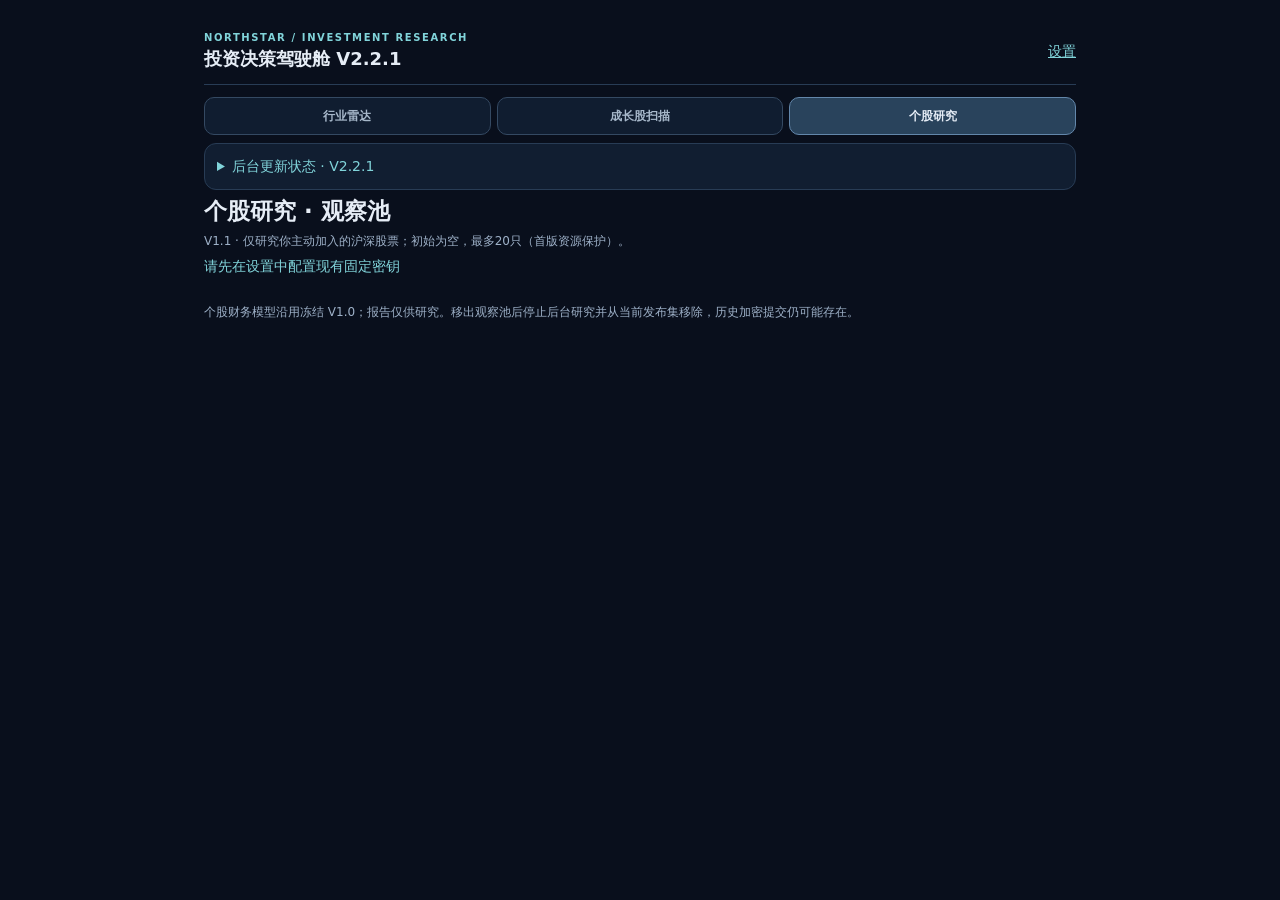
==== company.html @ aee79c3d "feat: V2.2.1 unified research refresh, authenticated freshness and recovery" ====
<!doctype html><html lang="zh-CN"><head><meta charset="utf-8"><meta name="viewport" content="width=device-width,initial-scale=1,viewport-fit=cover"><meta name="theme-color" content="#090f1c"><meta name="apple-mobile-web-app-capable" content="yes"><link rel="manifest" href="./manifest.webmanifest"><link rel="apple-touch-icon" href="./assets/icon-192.png"><link rel="stylesheet" href="./radar-ui.css?v=2.2.1"><link rel="stylesheet" href="./company-ui.css?v=2.2.1"><title>个股研究 · 观察池</title></head><body><header class="radar-header"><div><div class="radar-eyebrow">NORTHSTAR / INVESTMENT RESEARCH</div><strong>投资决策驾驶舱 V2.2.1</strong></div><a href="./index.html?settings=1">设置</a></header><nav class="module-nav" aria-label="研究模块"><a href="./index.html">行业雷达</a><a href="./growth.html">成长股扫描</a><a href="./company.html" aria-current="page">个股研究</a></nav>
<h1>个股研究 · 观察池</h1><p class="muted">V1.1 · 仅研究你主动加入的沪深股票；初始为空，最多20只（首版资源保护）。</p><p id="poolStatus" class="status" role="status">读取本机固定密钥…</p>
<section class="panel" id="poolPanel" hidden><div class="radar-row"><h2 id="poolCount">观察池</h2><button id="poolRefresh">检查后台状态</button></div><p id="poolSyncState" class="muted"></p><div id="poolRows"></div><div class="row-actions"><button id="adopt" hidden>采用后台观察池</button><button id="sync" disabled>生成加密同步请求</button></div><p id="poolHint" class="muted"></p></section>
<section class="panel" id="searchPanel" hidden><h2>添加股票</h2><input type="search" id="stockSearch" placeholder="公司名称或股票代码" autocomplete="off"><button id="loadDirectory">载入股票名录</button><p id="directoryStatus" class="muted"></p><div id="searchRows"></div></section>
<section class="panel" id="keyPanel" hidden><h2>本地编辑授权</h2><p class="muted">当前设备未保存可加密的固定密钥副本。输入原固定密钥，仅本次页面使用，不上传、不另存。</p><input id="editKey" type="password" autocomplete="off" spellcheck="false" placeholder="64位原固定密钥"><button id="unlockEdit">授权本次编辑</button></section>
<section class="panel" id="syncPanel" hidden><h2>同步到后台</h2><p class="muted">复制下面的加密请求，打开 GitHub 已登录的 Run workflow 界面，选择 sync 并粘贴到 encrypted_request。不要输入固定密钥或 Tushare Token。任务完成后返回本页检查后台状态。</p><textarea id="syncRequest" readonly></textarea><div class="row-actions"><button id="copyRequest">复制加密请求</button><a id="actionsLink" href="https://github.com/winterous-bot/investment-cockpit/actions/workflows/company-watchlist.yml" target="_blank" rel="noopener noreferrer">打开后台任务</a></div></section>
<section class="panel" id="initPanel" hidden><h2>尚未初始化后台观察池</h2><p class="muted">确认已部署正式版后，在 GitHub Actions 运行公司研究任务，选择 bootstrap（空观察池），然后返回刷新。</p><a href="https://github.com/winterous-bot/investment-cockpit/actions/workflows/company-watchlist.yml" target="_blank" rel="noopener noreferrer">打开初始化任务</a></section>
<main id="research" hidden><div class="row-actions"><button id="backToPool">返回观察池</button><button id="companyRefresh">检查单股报告</button></div><p id="meta" class="muted"></p><p id="companyStatus" class="status" role="status"></p><div id="content"></div></main>
<footer class="muted">个股财务模型沿用冻结 V1.0；报告仅供研究。移出观察池后停止后台研究并从当前发布集移除，历史加密提交仍可能存在。</footer>
<script src="./snapshot-store.js?v=2.2.1" defer></script><script src="./company-view.js?v=2.2.1" defer></script><script src="./watchlist.js?v=2.2.1" defer></script><script src="./update-status.js?v=2.2.1" defer></script></body></html>
---- radar-ui.css ----
:root{color-scheme:dark;--bg:#090f1c;--panel:#111e31;--line:#283c55;--text:#e6edf6;--muted:#91a6bf;--accent:#81d4da}
*{box-sizing:border-box}body{margin:0;background:var(--bg);color:var(--text);font:15px/1.5 system-ui,-apple-system,sans-serif;max-width:840px;margin-inline:auto;padding:env(safe-area-inset-top) max(14px,env(safe-area-inset-right)) env(safe-area-inset-bottom) max(14px,env(safe-area-inset-left))}
button,input{font:inherit;color:var(--text)}button{cursor:pointer;background:#1c3045;border:1px solid #39536a;border-radius:10px;padding:9px 12px}button:focus-visible,input:focus-visible,a:focus-visible{outline:2px solid var(--accent);outline-offset:2px}input{width:100%;background:#0c1727;border:1px solid var(--line);border-radius:10px;padding:11px;margin:6px 0}a{color:var(--accent)}[hidden]{display:none!important}h1{font-size:25px;line-height:1.2;margin:5px 0}h2{font-size:17px;margin:0}h3{font-size:15px;margin:5px 0 8px}p{margin:6px 0 10px}.radar-header{display:flex;justify-content:space-between;align-items:center;gap:10px;padding:16px 0 12px;border-bottom:1px solid var(--line)}.radar-header strong{font-size:18px}.radar-eyebrow{font-size:10px;font-weight:700;letter-spacing:1.6px;color:var(--accent)}.radar-title{margin:17px 0 7px}.radar-muted{color:var(--muted);font-size:12px}.radar-row{display:flex;align-items:center;justify-content:space-between;gap:8px}.radar-row b{font-size:16px}.radar-row strong{font-size:19px;white-space:nowrap;font-variant-numeric:tabular-nums}.radar-panel{background:var(--panel);border:1px solid var(--line);border-radius:12px;padding:12px;margin:10px 0}.radar-controls{position:sticky;top:0;z-index:2;background:var(--bg);padding:8px 0}.radar-levels,.radar-tabs,.radar-actions{display:flex;gap:6px;flex-wrap:wrap;margin-bottom:8px}.radar-levels .radar-chip{flex:1}.radar-tabs{display:grid;grid-template-columns:repeat(3,minmax(0,1fr))}.radar-chip{font-size:13px;min-height:38px;padding:7px 8px}.radar-chip.selected{background:var(--accent);color:#0b2531;border-color:var(--accent);font-weight:700}.radar-industry{display:block;width:100%;text-align:left;background:#0d1828;border:1px solid var(--line);border-radius:10px;margin:8px 0;padding:11px}.radar-metrics{display:grid;grid-template-columns:repeat(3,minmax(0,1fr));gap:6px;margin-top:8px}.radar-metric{display:flex;flex-direction:column;min-width:0}.radar-metric b{font-size:15px;font-variant-numeric:tabular-nums;white-space:nowrap}.radar-tags{display:flex;gap:4px;flex-wrap:wrap;margin-top:5px}.radar-tag{font-size:11px;color:var(--accent);border:1px solid var(--line);border-radius:5px;padding:1px 5px}.radar-up{color:#f18d89}.radar-down{color:#78c7a8}.radar-empty{border:1px dashed var(--line);padding:12px;border-radius:8px;color:var(--muted);margin:10px 0}.radar-dialog{background:var(--bg);border:1px solid var(--line);border-radius:14px;color:var(--text);width:min(94vw,740px);max-height:88dvh;padding:14px;overflow:auto}.radar-dialog::backdrop{background:#000a}.radar-dialog>button{float:right}.radar-dialog h2{padding-right:65px}.radar-range{display:flex;justify-content:space-between;font-size:11px;color:var(--muted)}.radar-stock,.radar-history{display:flex;flex-direction:column;gap:3px;border-bottom:1px solid var(--line);padding:8px 0}.radar-stock:last-child,.radar-history:last-child{border-bottom:0}footer{padding:20px 0 30px}@media(min-width:600px){.radar-tabs{grid-template-columns:repeat(5,minmax(0,1fr))}}

.module-nav{display:grid;grid-template-columns:repeat(3,minmax(0,1fr));gap:8px;margin:12px 0 4px}.module-nav a{text-align:center;text-decoration:none;color:#a7b8ca;background:#101d30;border:1px solid #344962;padding:10px 3px;border-radius:10px;font-size:12px;font-weight:600}.module-nav a[aria-current=page]{color:#e6edf6;background:#29435c;border-color:#6387ab}.radar-tabs .radar-chip{background:#25263e;border-color:#4b466a;color:#c5bce9}.radar-tabs .radar-chip.selected{background:#b8a4eb;border-color:#b8a4eb;color:#24183d;font-weight:700}.radar-levels{padding-bottom:7px;border-bottom:1px solid var(--line)}
---- company-ui.css ----
:root{color-scheme:dark}*{box-sizing:border-box}body{background:#090f1c;color:#e6edf6;font:14px/1.5 system-ui,sans-serif;max-width:900px;margin:auto;padding:14px}h1{font-size:23px;margin:6px 0}h2{font-size:17px}h3{font-size:15px}p{margin:6px 0}.panel{background:#111e31;border:1px solid #283c55;border-radius:12px;padding:12px;margin:10px 0}.muted{color:#9eb1c8;font-size:12px}button,input,select{font:inherit;color:inherit;background:#1c3045;border:1px solid #39536a;border-radius:8px;padding:9px}button{cursor:pointer}input,select{width:100%}.grid{display:grid;grid-template-columns:repeat(2,minmax(0,1fr));gap:10px}.metric{min-width:0;overflow-wrap:anywhere}.metric span{display:block;font-size:12px;color:#9eb1c8}.metric b{font-size:19px}.section{overflow-x:auto}table{width:100%;border-collapse:collapse;font-size:12px;white-space:nowrap}td,th{border-bottom:1px solid #283c55;padding:7px 6px;text-align:right}td:first-child,th:first-child{text-align:left}details summary{cursor:pointer;color:#81d4da}a{color:#81d4da}[hidden]{display:none!important}.barrow{display:grid;grid-template-columns:60px 1fr 82px;align-items:center;gap:5px;margin:6px 0}.track{height:14px;background:#0b1524;border-radius:3px;overflow:hidden}.bar{height:100%;background:#81d4da}.warn{color:#eabf7a}.tabs{display:grid;grid-template-columns:repeat(3,1fr);gap:5px}.tabs button{font-size:12px;padding:8px 2px}.tabs button.active{background:#b8a4eb;color:#24183d}

.module-nav{display:grid;grid-template-columns:repeat(3,minmax(0,1fr));gap:6px}.module-nav a{text-align:center;font-size:12px;padding:9px 2px}.poolrow{display:flex;align-items:center;gap:8px;padding:10px 0;border-bottom:1px solid #283c55}.poolrow>div{flex:1;min-width:0}.poolrow button{padding:8px 6px;white-space:nowrap}.poolrow b{display:block}.row-actions{display:flex;gap:6px;flex-wrap:wrap;margin-top:8px}textarea{width:100%;min-height:100px;color:inherit;background:#0b1524;border:1px solid #39536a;border-radius:8px;padding:8px;font:12px monospace}.status{color:#81d4da}.poolrow .muted{overflow-wrap:anywhere}.company-link{margin-top:6px}button:disabled{opacity:.5;cursor:default}
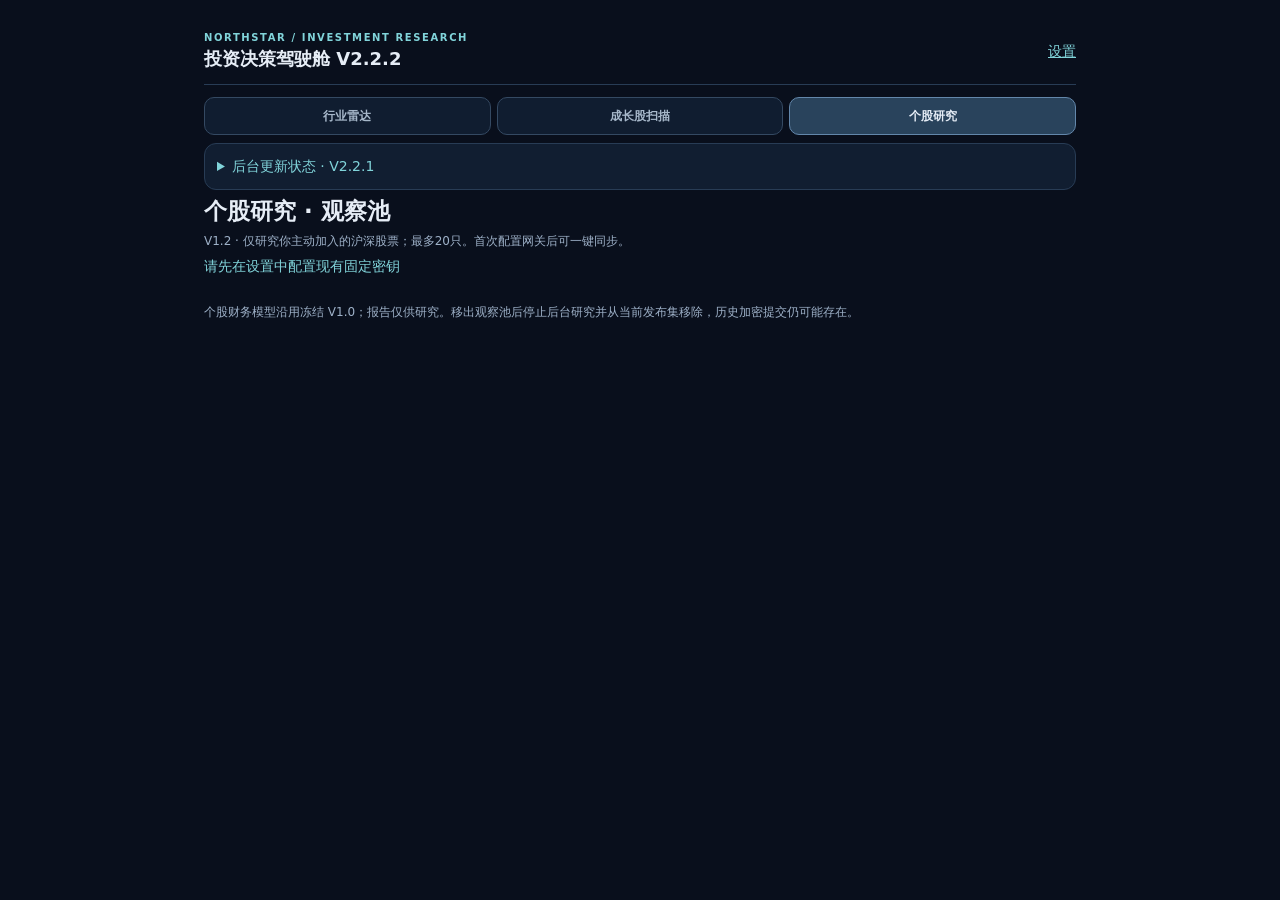
==== commit e10edc9b: "feat: watchlist V1.2 signed one-click sync gateway and mobile pending state" ====
--- a/company.html
+++ b/company.html
@@ -1,10 +1,10 @@
-<!doctype html><html lang="zh-CN"><head><meta charset="utf-8"><meta name="viewport" content="width=device-width,initial-scale=1,viewport-fit=cover"><meta name="theme-color" content="#090f1c"><meta name="apple-mobile-web-app-capable" content="yes"><link rel="manifest" href="./manifest.webmanifest"><link rel="apple-touch-icon" href="./assets/icon-192.png"><link rel="stylesheet" href="./radar-ui.css?v=2.2.1"><link rel="stylesheet" href="./company-ui.css?v=2.2.1"><title>个股研究 · 观察池</title></head><body><header class="radar-header"><div><div class="radar-eyebrow">NORTHSTAR / INVESTMENT RESEARCH</div><strong>投资决策驾驶舱 V2.2.1</strong></div><a href="./index.html?settings=1">设置</a></header><nav class="module-nav" aria-label="研究模块"><a href="./index.html">行业雷达</a><a href="./growth.html">成长股扫描</a><a href="./company.html" aria-current="page">个股研究</a></nav>
-<h1>个股研究 · 观察池</h1><p class="muted">V1.1 · 仅研究你主动加入的沪深股票；初始为空，最多20只（首版资源保护）。</p><p id="poolStatus" class="status" role="status">读取本机固定密钥…</p>
-<section class="panel" id="poolPanel" hidden><div class="radar-row"><h2 id="poolCount">观察池</h2><button id="poolRefresh">检查后台状态</button></div><p id="poolSyncState" class="muted"></p><div id="poolRows"></div><div class="row-actions"><button id="adopt" hidden>采用后台观察池</button><button id="sync" disabled>生成加密同步请求</button></div><p id="poolHint" class="muted"></p></section>
+<!doctype html><html lang="zh-CN"><head><meta charset="utf-8"><meta name="viewport" content="width=device-width,initial-scale=1,viewport-fit=cover"><meta name="theme-color" content="#090f1c"><meta name="apple-mobile-web-app-capable" content="yes"><link rel="manifest" href="./manifest.webmanifest"><link rel="apple-touch-icon" href="./assets/icon-192.png"><link rel="stylesheet" href="./radar-ui.css?v=2.2.2"><link rel="stylesheet" href="./company-ui.css?v=2.2.2"><title>个股研究 · 观察池</title></head><body><header class="radar-header"><div><div class="radar-eyebrow">NORTHSTAR / INVESTMENT RESEARCH</div><strong>投资决策驾驶舱 V2.2.2</strong></div><a href="./index.html?settings=1">设置</a></header><nav class="module-nav" aria-label="研究模块"><a href="./index.html">行业雷达</a><a href="./growth.html">成长股扫描</a><a href="./company.html" aria-current="page">个股研究</a></nav>
+<h1>个股研究 · 观察池</h1><p class="muted">V1.2 · 仅研究你主动加入的沪深股票；最多20只。首次配置网关后可一键同步。</p><p id="poolStatus" class="status" role="status">读取本机固定密钥…</p>
+<section class="panel" id="poolPanel" hidden><div class="radar-row"><h2 id="poolCount">观察池</h2><button id="poolRefresh">检查后台状态</button></div><p id="poolSyncState" class="muted"></p><div id="poolRows"></div><div class="row-actions"><button id="adopt" hidden>采用后台观察池</button><button id="oneSync" disabled>一键同步观察池</button><button id="sync" disabled>手动同步（备用）</button></div><p id="poolHint" class="muted"></p><p id="syncState" class="status" role="status"></p><div class="row-actions"><button id="syncRetry" hidden>重试同一请求</button><button id="syncReset" hidden>解除等待（45分钟后）</button><a id="syncRun" hidden target="_blank" rel="noopener noreferrer">查看后台任务</a></div><details id="syncSettings"><summary>一键同步设置（首次配置）</summary><p class="muted">请输入本人部署的授权网关根网址。固定密钥与 GitHub Token 不在此输入。</p><input id="syncUrl" type="url" placeholder="https://investment-watchlist-sync.…workers.dev" autocomplete="off" spellcheck="false"><div class="row-actions"><button id="syncSave">保存网关</button><button id="syncProbe">测试连接</button></div><a href="https://github.com/winterous-bot/investment-cockpit/blob/main/worker/WATCHLIST-SYNC.md" target="_blank" rel="noopener noreferrer">首次部署说明</a></details></section>
 <section class="panel" id="searchPanel" hidden><h2>添加股票</h2><input type="search" id="stockSearch" placeholder="公司名称或股票代码" autocomplete="off"><button id="loadDirectory">载入股票名录</button><p id="directoryStatus" class="muted"></p><div id="searchRows"></div></section>
 <section class="panel" id="keyPanel" hidden><h2>本地编辑授权</h2><p class="muted">当前设备未保存可加密的固定密钥副本。输入原固定密钥，仅本次页面使用，不上传、不另存。</p><input id="editKey" type="password" autocomplete="off" spellcheck="false" placeholder="64位原固定密钥"><button id="unlockEdit">授权本次编辑</button></section>
 <section class="panel" id="syncPanel" hidden><h2>同步到后台</h2><p class="muted">复制下面的加密请求，打开 GitHub 已登录的 Run workflow 界面，选择 sync 并粘贴到 encrypted_request。不要输入固定密钥或 Tushare Token。任务完成后返回本页检查后台状态。</p><textarea id="syncRequest" readonly></textarea><div class="row-actions"><button id="copyRequest">复制加密请求</button><a id="actionsLink" href="https://github.com/winterous-bot/investment-cockpit/actions/workflows/company-watchlist.yml" target="_blank" rel="noopener noreferrer">打开后台任务</a></div></section>
 <section class="panel" id="initPanel" hidden><h2>尚未初始化后台观察池</h2><p class="muted">确认已部署正式版后，在 GitHub Actions 运行公司研究任务，选择 bootstrap（空观察池），然后返回刷新。</p><a href="https://github.com/winterous-bot/investment-cockpit/actions/workflows/company-watchlist.yml" target="_blank" rel="noopener noreferrer">打开初始化任务</a></section>
 <main id="research" hidden><div class="row-actions"><button id="backToPool">返回观察池</button><button id="companyRefresh">检查单股报告</button></div><p id="meta" class="muted"></p><p id="companyStatus" class="status" role="status"></p><div id="content"></div></main>
 <footer class="muted">个股财务模型沿用冻结 V1.0；报告仅供研究。移出观察池后停止后台研究并从当前发布集移除，历史加密提交仍可能存在。</footer>
-<script src="./snapshot-store.js?v=2.2.1" defer></script><script src="./company-view.js?v=2.2.1" defer></script><script src="./watchlist.js?v=2.2.1" defer></script><script src="./update-status.js?v=2.2.1" defer></script></body></html>+<script src="./snapshot-store.js?v=2.2.2" defer></script><script src="./company-view.js?v=2.2.2" defer></script><script src="./watchlist-sync.js?v=2.2.2" defer></script><script src="./watchlist.js?v=2.2.2" defer></script><script src="./update-status.js?v=2.2.2" defer></script></body></html>
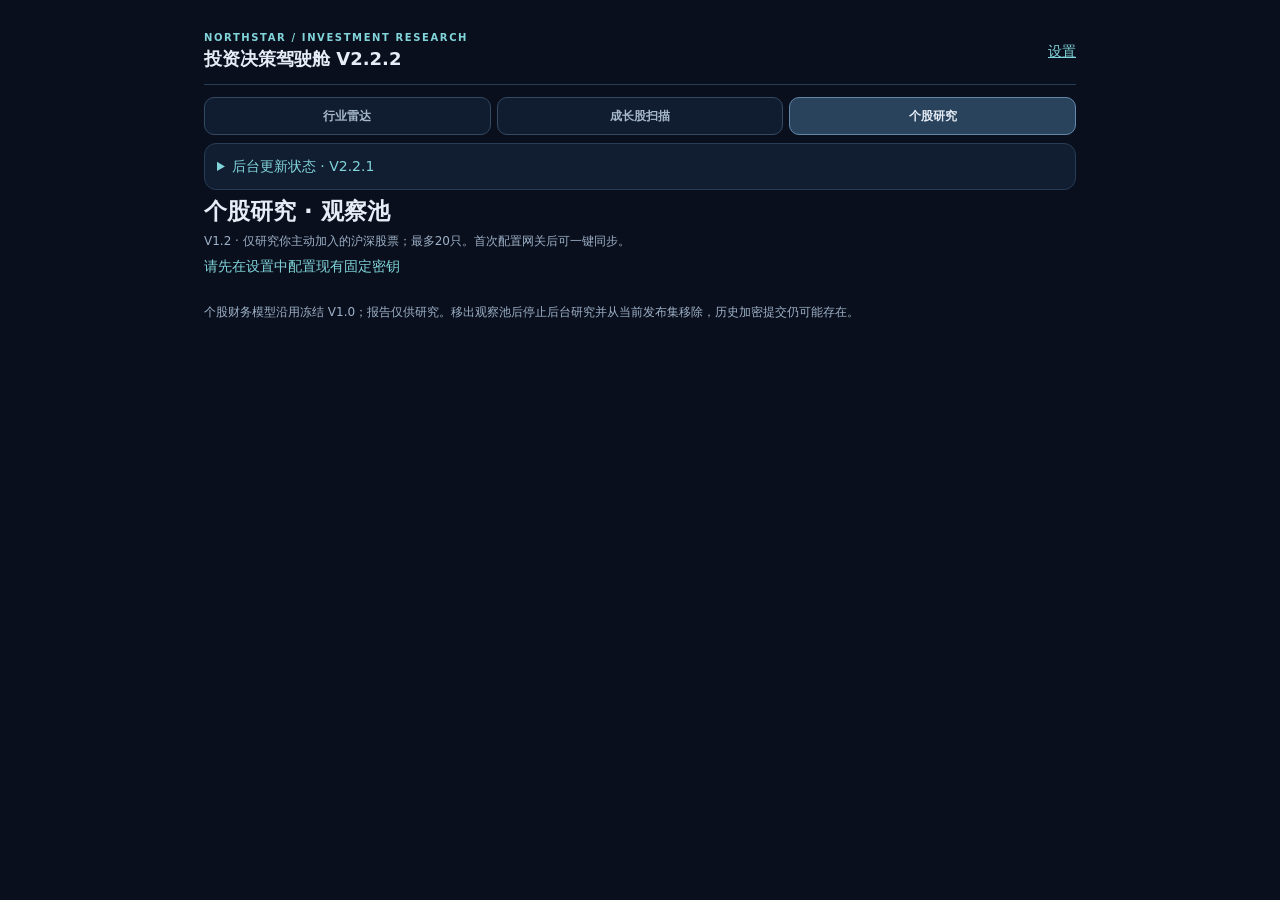
==== commit c4f8581f: "fix: clear stock search after successful watchlist addition" ====
--- a/company.html
+++ b/company.html
@@ -7,4 +7,4 @@
 <section class="panel" id="initPanel" hidden><h2>尚未初始化后台观察池</h2><p class="muted">确认已部署正式版后，在 GitHub Actions 运行公司研究任务，选择 bootstrap（空观察池），然后返回刷新。</p><a href="https://github.com/winterous-bot/investment-cockpit/actions/workflows/company-watchlist.yml" target="_blank" rel="noopener noreferrer">打开初始化任务</a></section>
 <main id="research" hidden><div class="row-actions"><button id="backToPool">返回观察池</button><button id="companyRefresh">检查单股报告</button></div><p id="meta" class="muted"></p><p id="companyStatus" class="status" role="status"></p><div id="content"></div></main>
 <footer class="muted">个股财务模型沿用冻结 V1.0；报告仅供研究。移出观察池后停止后台研究并从当前发布集移除，历史加密提交仍可能存在。</footer>
-<script src="./snapshot-store.js?v=2.2.2" defer></script><script src="./company-view.js?v=2.2.2" defer></script><script src="./watchlist-sync.js?v=2.2.2" defer></script><script src="./watchlist.js?v=2.2.2" defer></script><script src="./update-status.js?v=2.2.2" defer></script></body></html>+<script src="./snapshot-store.js?v=2.2.2" defer></script><script src="./company-view.js?v=2.2.2" defer></script><script src="./watchlist-sync.js?v=2.2.2" defer></script><script src="./watchlist.js?v=2.2.2-r1" defer></script><script src="./update-status.js?v=2.2.2" defer></script></body></html>
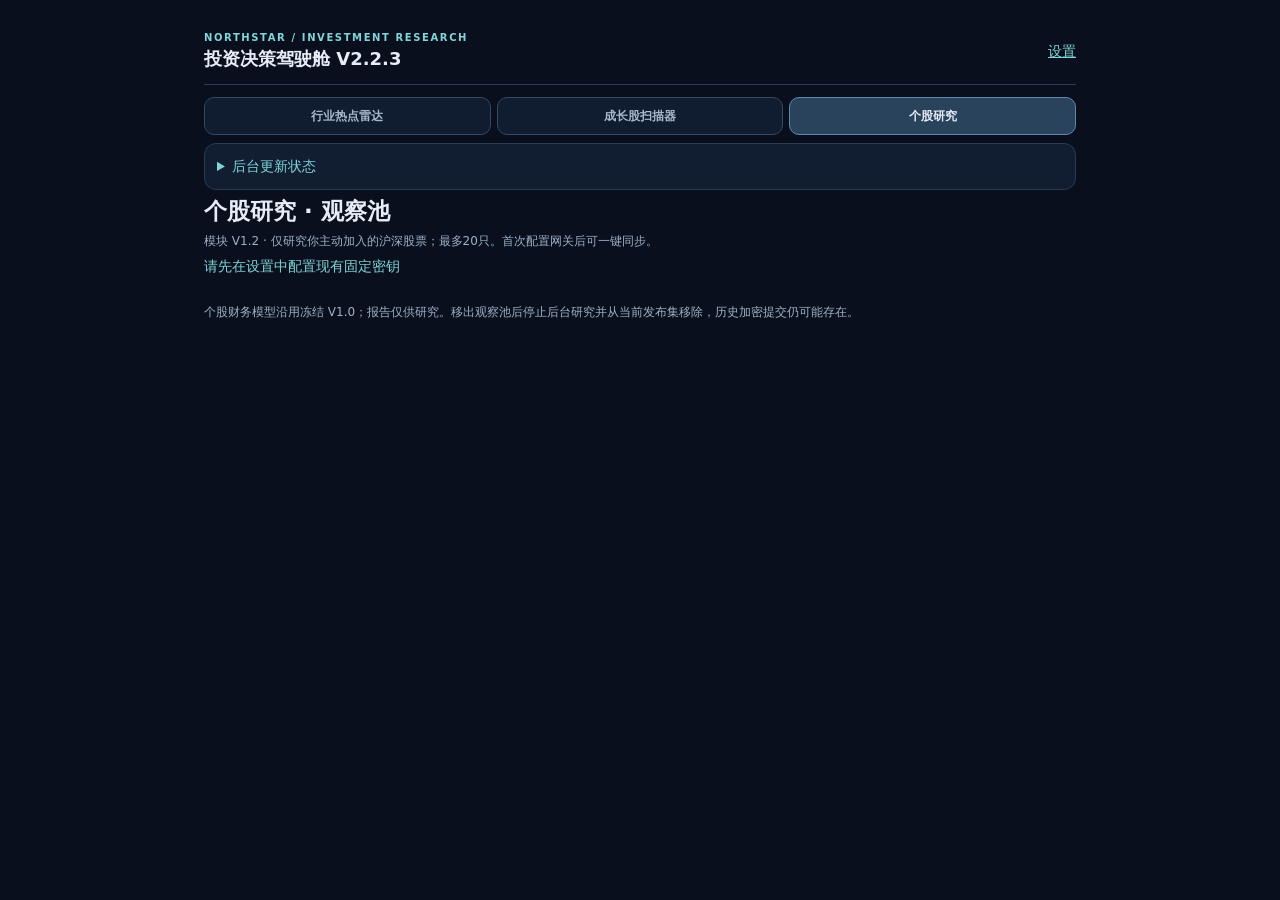
==== commit 28305001: "release: V2.2.3 maintenance consistency and safe local state cleanup" ====
--- a/company.html
+++ b/company.html
@@ -1,5 +1,5 @@
-<!doctype html><html lang="zh-CN"><head><meta charset="utf-8"><meta name="viewport" content="width=device-width,initial-scale=1,viewport-fit=cover"><meta name="theme-color" content="#090f1c"><meta name="apple-mobile-web-app-capable" content="yes"><link rel="manifest" href="./manifest.webmanifest"><link rel="apple-touch-icon" href="./assets/icon-192.png"><link rel="stylesheet" href="./radar-ui.css?v=2.2.2"><link rel="stylesheet" href="./company-ui.css?v=2.2.2"><title>个股研究 · 观察池</title></head><body><header class="radar-header"><div><div class="radar-eyebrow">NORTHSTAR / INVESTMENT RESEARCH</div><strong>投资决策驾驶舱 V2.2.2</strong></div><a href="./index.html?settings=1">设置</a></header><nav class="module-nav" aria-label="研究模块"><a href="./index.html">行业雷达</a><a href="./growth.html">成长股扫描</a><a href="./company.html" aria-current="page">个股研究</a></nav>
-<h1>个股研究 · 观察池</h1><p class="muted">V1.2 · 仅研究你主动加入的沪深股票；最多20只。首次配置网关后可一键同步。</p><p id="poolStatus" class="status" role="status">读取本机固定密钥…</p>
+<!doctype html><html lang="zh-CN"><head><meta charset="utf-8"><meta name="viewport" content="width=device-width,initial-scale=1,viewport-fit=cover"><meta name="theme-color" content="#090f1c"><meta name="apple-mobile-web-app-capable" content="yes"><link rel="manifest" href="./manifest.webmanifest"><link rel="apple-touch-icon" href="./assets/icon-192.png"><link rel="stylesheet" href="./radar-ui.css?v=2.2.3"><link rel="stylesheet" href="./company-ui.css?v=2.2.3"><title>个股研究 · 观察池</title></head><body><header class="radar-header"><div><div class="radar-eyebrow">NORTHSTAR / INVESTMENT RESEARCH</div><strong>投资决策驾驶舱 V2.2.3</strong></div><a href="./index.html?settings=1">设置</a></header><nav class="module-nav" aria-label="研究模块"><a href="./index.html">行业热点雷达</a><a href="./growth.html">成长股扫描器</a><a href="./company.html" aria-current="page">个股研究</a></nav>
+<h1>个股研究 · 观察池</h1><p class="muted">模块 V1.2 · 仅研究你主动加入的沪深股票；最多20只。首次配置网关后可一键同步。</p><p id="poolStatus" class="status" role="status">读取本机固定密钥…</p>
 <section class="panel" id="poolPanel" hidden><div class="radar-row"><h2 id="poolCount">观察池</h2><button id="poolRefresh">检查后台状态</button></div><p id="poolSyncState" class="muted"></p><div id="poolRows"></div><div class="row-actions"><button id="adopt" hidden>采用后台观察池</button><button id="oneSync" disabled>一键同步观察池</button><button id="sync" disabled>手动同步（备用）</button></div><p id="poolHint" class="muted"></p><p id="syncState" class="status" role="status"></p><div class="row-actions"><button id="syncRetry" hidden>重试同一请求</button><button id="syncReset" hidden>解除等待（45分钟后）</button><a id="syncRun" hidden target="_blank" rel="noopener noreferrer">查看后台任务</a></div><details id="syncSettings"><summary>一键同步设置（首次配置）</summary><p class="muted">请输入本人部署的授权网关根网址。固定密钥与 GitHub Token 不在此输入。</p><input id="syncUrl" type="url" placeholder="https://investment-watchlist-sync.…workers.dev" autocomplete="off" spellcheck="false"><div class="row-actions"><button id="syncSave">保存网关</button><button id="syncProbe">测试连接</button></div><a href="https://github.com/winterous-bot/investment-cockpit/blob/main/worker/WATCHLIST-SYNC.md" target="_blank" rel="noopener noreferrer">首次部署说明</a></details></section>
 <section class="panel" id="searchPanel" hidden><h2>添加股票</h2><input type="search" id="stockSearch" placeholder="公司名称或股票代码" autocomplete="off"><button id="loadDirectory">载入股票名录</button><p id="directoryStatus" class="muted"></p><div id="searchRows"></div></section>
 <section class="panel" id="keyPanel" hidden><h2>本地编辑授权</h2><p class="muted">当前设备未保存可加密的固定密钥副本。输入原固定密钥，仅本次页面使用，不上传、不另存。</p><input id="editKey" type="password" autocomplete="off" spellcheck="false" placeholder="64位原固定密钥"><button id="unlockEdit">授权本次编辑</button></section>
@@ -7,4 +7,4 @@
 <section class="panel" id="initPanel" hidden><h2>尚未初始化后台观察池</h2><p class="muted">确认已部署正式版后，在 GitHub Actions 运行公司研究任务，选择 bootstrap（空观察池），然后返回刷新。</p><a href="https://github.com/winterous-bot/investment-cockpit/actions/workflows/company-watchlist.yml" target="_blank" rel="noopener noreferrer">打开初始化任务</a></section>
 <main id="research" hidden><div class="row-actions"><button id="backToPool">返回观察池</button><button id="companyRefresh">检查单股报告</button></div><p id="meta" class="muted"></p><p id="companyStatus" class="status" role="status"></p><div id="content"></div></main>
 <footer class="muted">个股财务模型沿用冻结 V1.0；报告仅供研究。移出观察池后停止后台研究并从当前发布集移除，历史加密提交仍可能存在。</footer>
-<script src="./snapshot-store.js?v=2.2.2" defer></script><script src="./company-view.js?v=2.2.2" defer></script><script src="./watchlist-sync.js?v=2.2.2" defer></script><script src="./watchlist.js?v=2.2.2-r1" defer></script><script src="./update-status.js?v=2.2.2" defer></script></body></html>+<script src="./snapshot-store.js?v=2.2.3" defer></script><script src="./company-view.js?v=2.2.3" defer></script><script src="./watchlist-sync.js?v=2.2.3" defer></script><script src="./watchlist.js?v=2.2.3" defer></script><script src="./update-status.js?v=2.2.3" defer></script></body></html>
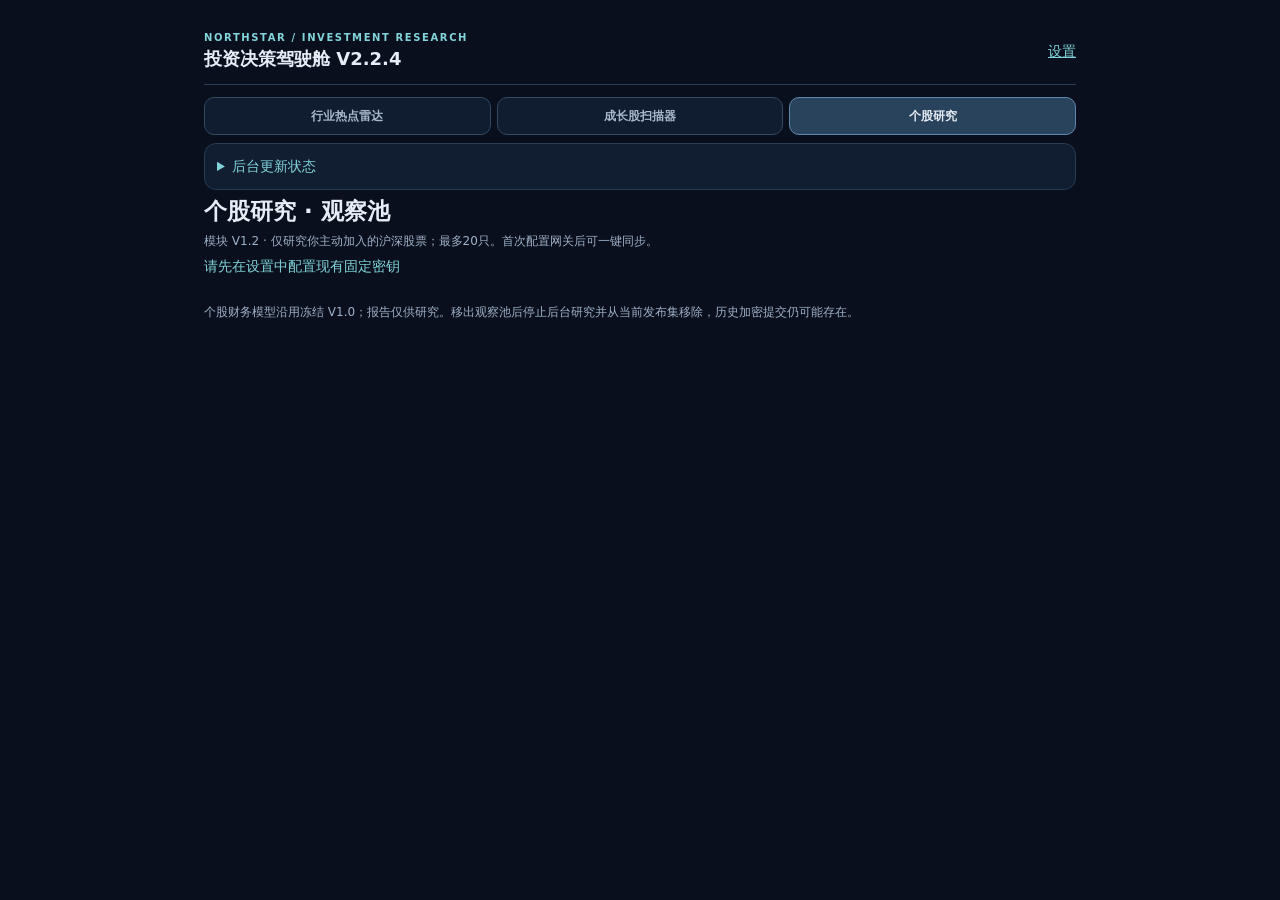
==== commit 0be6d053: "release: V2.2.4 collapse growth scanner advanced filters by default" ====
--- a/company.html
+++ b/company.html
@@ -1,4 +1,4 @@
-<!doctype html><html lang="zh-CN"><head><meta charset="utf-8"><meta name="viewport" content="width=device-width,initial-scale=1,viewport-fit=cover"><meta name="theme-color" content="#090f1c"><meta name="apple-mobile-web-app-capable" content="yes"><link rel="manifest" href="./manifest.webmanifest"><link rel="apple-touch-icon" href="./assets/icon-192.png"><link rel="stylesheet" href="./radar-ui.css?v=2.2.3"><link rel="stylesheet" href="./company-ui.css?v=2.2.3"><title>个股研究 · 观察池</title></head><body><header class="radar-header"><div><div class="radar-eyebrow">NORTHSTAR / INVESTMENT RESEARCH</div><strong>投资决策驾驶舱 V2.2.3</strong></div><a href="./index.html?settings=1">设置</a></header><nav class="module-nav" aria-label="研究模块"><a href="./index.html">行业热点雷达</a><a href="./growth.html">成长股扫描器</a><a href="./company.html" aria-current="page">个股研究</a></nav>
+<!doctype html><html lang="zh-CN"><head><meta charset="utf-8"><meta name="viewport" content="width=device-width,initial-scale=1,viewport-fit=cover"><meta name="theme-color" content="#090f1c"><meta name="apple-mobile-web-app-capable" content="yes"><link rel="manifest" href="./manifest.webmanifest"><link rel="apple-touch-icon" href="./assets/icon-192.png"><link rel="stylesheet" href="./radar-ui.css?v=2.2.4"><link rel="stylesheet" href="./company-ui.css?v=2.2.4"><title>个股研究 · 观察池</title></head><body><header class="radar-header"><div><div class="radar-eyebrow">NORTHSTAR / INVESTMENT RESEARCH</div><strong>投资决策驾驶舱 V2.2.4</strong></div><a href="./index.html?settings=1">设置</a></header><nav class="module-nav" aria-label="研究模块"><a href="./index.html">行业热点雷达</a><a href="./growth.html">成长股扫描器</a><a href="./company.html" aria-current="page">个股研究</a></nav>
 <h1>个股研究 · 观察池</h1><p class="muted">模块 V1.2 · 仅研究你主动加入的沪深股票；最多20只。首次配置网关后可一键同步。</p><p id="poolStatus" class="status" role="status">读取本机固定密钥…</p>
 <section class="panel" id="poolPanel" hidden><div class="radar-row"><h2 id="poolCount">观察池</h2><button id="poolRefresh">检查后台状态</button></div><p id="poolSyncState" class="muted"></p><div id="poolRows"></div><div class="row-actions"><button id="adopt" hidden>采用后台观察池</button><button id="oneSync" disabled>一键同步观察池</button><button id="sync" disabled>手动同步（备用）</button></div><p id="poolHint" class="muted"></p><p id="syncState" class="status" role="status"></p><div class="row-actions"><button id="syncRetry" hidden>重试同一请求</button><button id="syncReset" hidden>解除等待（45分钟后）</button><a id="syncRun" hidden target="_blank" rel="noopener noreferrer">查看后台任务</a></div><details id="syncSettings"><summary>一键同步设置（首次配置）</summary><p class="muted">请输入本人部署的授权网关根网址。固定密钥与 GitHub Token 不在此输入。</p><input id="syncUrl" type="url" placeholder="https://investment-watchlist-sync.…workers.dev" autocomplete="off" spellcheck="false"><div class="row-actions"><button id="syncSave">保存网关</button><button id="syncProbe">测试连接</button></div><a href="https://github.com/winterous-bot/investment-cockpit/blob/main/worker/WATCHLIST-SYNC.md" target="_blank" rel="noopener noreferrer">首次部署说明</a></details></section>
 <section class="panel" id="searchPanel" hidden><h2>添加股票</h2><input type="search" id="stockSearch" placeholder="公司名称或股票代码" autocomplete="off"><button id="loadDirectory">载入股票名录</button><p id="directoryStatus" class="muted"></p><div id="searchRows"></div></section>
@@ -7,4 +7,4 @@
 <section class="panel" id="initPanel" hidden><h2>尚未初始化后台观察池</h2><p class="muted">确认已部署正式版后，在 GitHub Actions 运行公司研究任务，选择 bootstrap（空观察池），然后返回刷新。</p><a href="https://github.com/winterous-bot/investment-cockpit/actions/workflows/company-watchlist.yml" target="_blank" rel="noopener noreferrer">打开初始化任务</a></section>
 <main id="research" hidden><div class="row-actions"><button id="backToPool">返回观察池</button><button id="companyRefresh">检查单股报告</button></div><p id="meta" class="muted"></p><p id="companyStatus" class="status" role="status"></p><div id="content"></div></main>
 <footer class="muted">个股财务模型沿用冻结 V1.0；报告仅供研究。移出观察池后停止后台研究并从当前发布集移除，历史加密提交仍可能存在。</footer>
-<script src="./snapshot-store.js?v=2.2.3" defer></script><script src="./company-view.js?v=2.2.3" defer></script><script src="./watchlist-sync.js?v=2.2.3" defer></script><script src="./watchlist.js?v=2.2.3" defer></script><script src="./update-status.js?v=2.2.3" defer></script></body></html>+<script src="./snapshot-store.js?v=2.2.4" defer></script><script src="./company-view.js?v=2.2.4" defer></script><script src="./watchlist-sync.js?v=2.2.4" defer></script><script src="./watchlist.js?v=2.2.4" defer></script><script src="./update-status.js?v=2.2.4" defer></script></body></html>
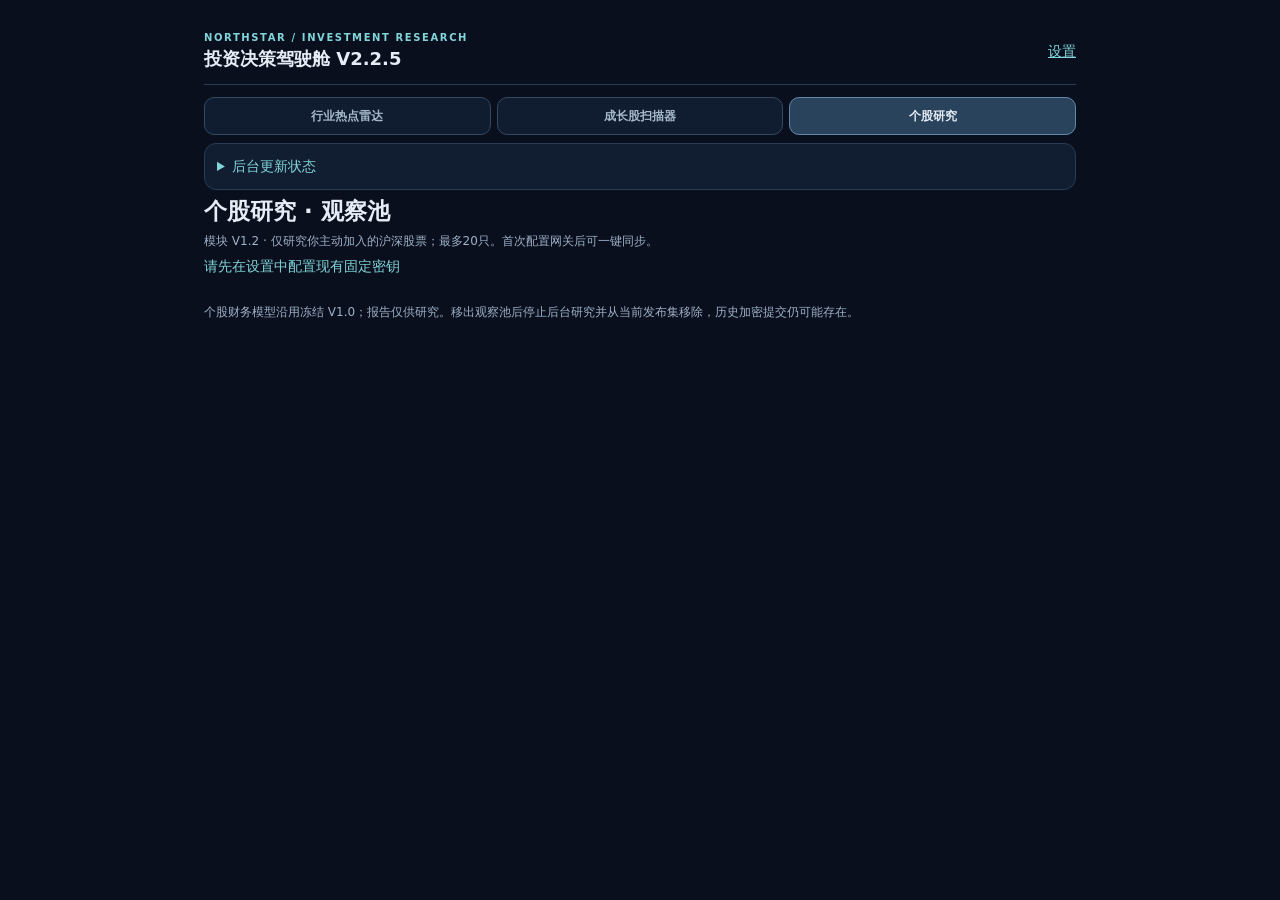
==== commit 0aa14e49: "release: V2.2.5 align growth search and sort in compact single row" ====
--- a/company.html
+++ b/company.html
@@ -1,4 +1,4 @@
-<!doctype html><html lang="zh-CN"><head><meta charset="utf-8"><meta name="viewport" content="width=device-width,initial-scale=1,viewport-fit=cover"><meta name="theme-color" content="#090f1c"><meta name="apple-mobile-web-app-capable" content="yes"><link rel="manifest" href="./manifest.webmanifest"><link rel="apple-touch-icon" href="./assets/icon-192.png"><link rel="stylesheet" href="./radar-ui.css?v=2.2.4"><link rel="stylesheet" href="./company-ui.css?v=2.2.4"><title>个股研究 · 观察池</title></head><body><header class="radar-header"><div><div class="radar-eyebrow">NORTHSTAR / INVESTMENT RESEARCH</div><strong>投资决策驾驶舱 V2.2.4</strong></div><a href="./index.html?settings=1">设置</a></header><nav class="module-nav" aria-label="研究模块"><a href="./index.html">行业热点雷达</a><a href="./growth.html">成长股扫描器</a><a href="./company.html" aria-current="page">个股研究</a></nav>
+<!doctype html><html lang="zh-CN"><head><meta charset="utf-8"><meta name="viewport" content="width=device-width,initial-scale=1,viewport-fit=cover"><meta name="theme-color" content="#090f1c"><meta name="apple-mobile-web-app-capable" content="yes"><link rel="manifest" href="./manifest.webmanifest"><link rel="apple-touch-icon" href="./assets/icon-192.png"><link rel="stylesheet" href="./radar-ui.css?v=2.2.5"><link rel="stylesheet" href="./company-ui.css?v=2.2.5"><title>个股研究 · 观察池</title></head><body><header class="radar-header"><div><div class="radar-eyebrow">NORTHSTAR / INVESTMENT RESEARCH</div><strong>投资决策驾驶舱 V2.2.5</strong></div><a href="./index.html?settings=1">设置</a></header><nav class="module-nav" aria-label="研究模块"><a href="./index.html">行业热点雷达</a><a href="./growth.html">成长股扫描器</a><a href="./company.html" aria-current="page">个股研究</a></nav>
 <h1>个股研究 · 观察池</h1><p class="muted">模块 V1.2 · 仅研究你主动加入的沪深股票；最多20只。首次配置网关后可一键同步。</p><p id="poolStatus" class="status" role="status">读取本机固定密钥…</p>
 <section class="panel" id="poolPanel" hidden><div class="radar-row"><h2 id="poolCount">观察池</h2><button id="poolRefresh">检查后台状态</button></div><p id="poolSyncState" class="muted"></p><div id="poolRows"></div><div class="row-actions"><button id="adopt" hidden>采用后台观察池</button><button id="oneSync" disabled>一键同步观察池</button><button id="sync" disabled>手动同步（备用）</button></div><p id="poolHint" class="muted"></p><p id="syncState" class="status" role="status"></p><div class="row-actions"><button id="syncRetry" hidden>重试同一请求</button><button id="syncReset" hidden>解除等待（45分钟后）</button><a id="syncRun" hidden target="_blank" rel="noopener noreferrer">查看后台任务</a></div><details id="syncSettings"><summary>一键同步设置（首次配置）</summary><p class="muted">请输入本人部署的授权网关根网址。固定密钥与 GitHub Token 不在此输入。</p><input id="syncUrl" type="url" placeholder="https://investment-watchlist-sync.…workers.dev" autocomplete="off" spellcheck="false"><div class="row-actions"><button id="syncSave">保存网关</button><button id="syncProbe">测试连接</button></div><a href="https://github.com/winterous-bot/investment-cockpit/blob/main/worker/WATCHLIST-SYNC.md" target="_blank" rel="noopener noreferrer">首次部署说明</a></details></section>
 <section class="panel" id="searchPanel" hidden><h2>添加股票</h2><input type="search" id="stockSearch" placeholder="公司名称或股票代码" autocomplete="off"><button id="loadDirectory">载入股票名录</button><p id="directoryStatus" class="muted"></p><div id="searchRows"></div></section>
@@ -7,4 +7,4 @@
 <section class="panel" id="initPanel" hidden><h2>尚未初始化后台观察池</h2><p class="muted">确认已部署正式版后，在 GitHub Actions 运行公司研究任务，选择 bootstrap（空观察池），然后返回刷新。</p><a href="https://github.com/winterous-bot/investment-cockpit/actions/workflows/company-watchlist.yml" target="_blank" rel="noopener noreferrer">打开初始化任务</a></section>
 <main id="research" hidden><div class="row-actions"><button id="backToPool">返回观察池</button><button id="companyRefresh">检查单股报告</button></div><p id="meta" class="muted"></p><p id="companyStatus" class="status" role="status"></p><div id="content"></div></main>
 <footer class="muted">个股财务模型沿用冻结 V1.0；报告仅供研究。移出观察池后停止后台研究并从当前发布集移除，历史加密提交仍可能存在。</footer>
-<script src="./snapshot-store.js?v=2.2.4" defer></script><script src="./company-view.js?v=2.2.4" defer></script><script src="./watchlist-sync.js?v=2.2.4" defer></script><script src="./watchlist.js?v=2.2.4" defer></script><script src="./update-status.js?v=2.2.4" defer></script></body></html>+<script src="./snapshot-store.js?v=2.2.5" defer></script><script src="./company-view.js?v=2.2.5" defer></script><script src="./watchlist-sync.js?v=2.2.5" defer></script><script src="./watchlist.js?v=2.2.5" defer></script><script src="./update-status.js?v=2.2.5" defer></script></body></html>
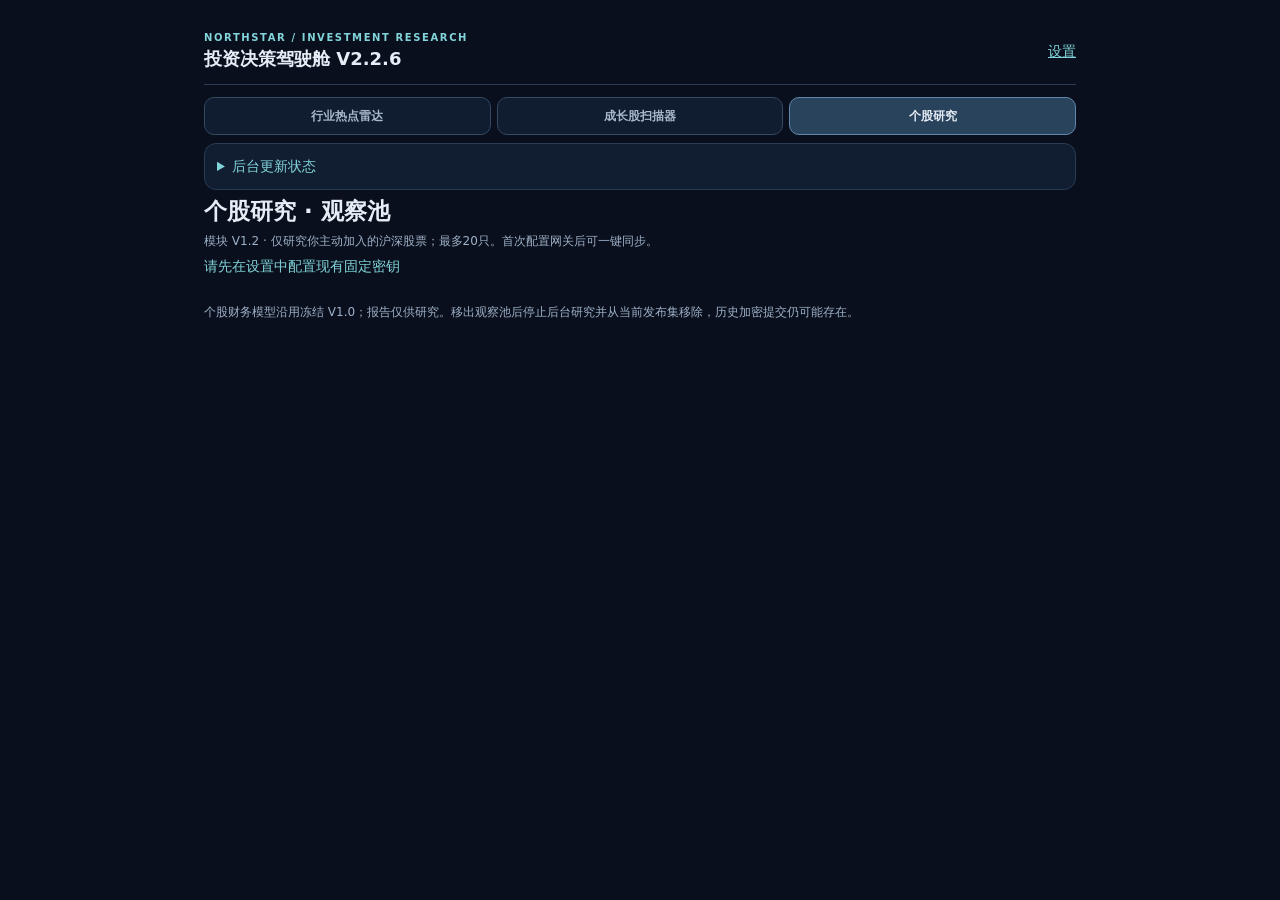
==== commit 80402641: "release: V2.2.6 add safe app code updater and fresh network navigation" ====
--- a/company.html
+++ b/company.html
@@ -1,4 +1,4 @@
-<!doctype html><html lang="zh-CN"><head><meta charset="utf-8"><meta name="viewport" content="width=device-width,initial-scale=1,viewport-fit=cover"><meta name="theme-color" content="#090f1c"><meta name="apple-mobile-web-app-capable" content="yes"><link rel="manifest" href="./manifest.webmanifest"><link rel="apple-touch-icon" href="./assets/icon-192.png"><link rel="stylesheet" href="./radar-ui.css?v=2.2.5"><link rel="stylesheet" href="./company-ui.css?v=2.2.5"><title>个股研究 · 观察池</title></head><body><header class="radar-header"><div><div class="radar-eyebrow">NORTHSTAR / INVESTMENT RESEARCH</div><strong>投资决策驾驶舱 V2.2.5</strong></div><a href="./index.html?settings=1">设置</a></header><nav class="module-nav" aria-label="研究模块"><a href="./index.html">行业热点雷达</a><a href="./growth.html">成长股扫描器</a><a href="./company.html" aria-current="page">个股研究</a></nav>
+<!doctype html><html lang="zh-CN"><head><meta charset="utf-8"><meta name="viewport" content="width=device-width,initial-scale=1,viewport-fit=cover"><meta name="theme-color" content="#090f1c"><meta name="apple-mobile-web-app-capable" content="yes"><link rel="manifest" href="./manifest.webmanifest"><link rel="apple-touch-icon" href="./assets/icon-192.png"><link rel="stylesheet" href="./radar-ui.css?v=2.2.6"><link rel="stylesheet" href="./company-ui.css?v=2.2.6"><meta name="northstar-app-version" content="2.2.6"><title>个股研究 · 观察池</title></head><body><header class="radar-header"><div><div class="radar-eyebrow">NORTHSTAR / INVESTMENT RESEARCH</div><strong>投资决策驾驶舱 V2.2.6</strong></div><a href="./index.html?settings=1">设置</a></header><nav class="module-nav" aria-label="研究模块"><a href="./index.html">行业热点雷达</a><a href="./growth.html">成长股扫描器</a><a href="./company.html" aria-current="page">个股研究</a></nav>
 <h1>个股研究 · 观察池</h1><p class="muted">模块 V1.2 · 仅研究你主动加入的沪深股票；最多20只。首次配置网关后可一键同步。</p><p id="poolStatus" class="status" role="status">读取本机固定密钥…</p>
 <section class="panel" id="poolPanel" hidden><div class="radar-row"><h2 id="poolCount">观察池</h2><button id="poolRefresh">检查后台状态</button></div><p id="poolSyncState" class="muted"></p><div id="poolRows"></div><div class="row-actions"><button id="adopt" hidden>采用后台观察池</button><button id="oneSync" disabled>一键同步观察池</button><button id="sync" disabled>手动同步（备用）</button></div><p id="poolHint" class="muted"></p><p id="syncState" class="status" role="status"></p><div class="row-actions"><button id="syncRetry" hidden>重试同一请求</button><button id="syncReset" hidden>解除等待（45分钟后）</button><a id="syncRun" hidden target="_blank" rel="noopener noreferrer">查看后台任务</a></div><details id="syncSettings"><summary>一键同步设置（首次配置）</summary><p class="muted">请输入本人部署的授权网关根网址。固定密钥与 GitHub Token 不在此输入。</p><input id="syncUrl" type="url" placeholder="https://investment-watchlist-sync.…workers.dev" autocomplete="off" spellcheck="false"><div class="row-actions"><button id="syncSave">保存网关</button><button id="syncProbe">测试连接</button></div><a href="https://github.com/winterous-bot/investment-cockpit/blob/main/worker/WATCHLIST-SYNC.md" target="_blank" rel="noopener noreferrer">首次部署说明</a></details></section>
 <section class="panel" id="searchPanel" hidden><h2>添加股票</h2><input type="search" id="stockSearch" placeholder="公司名称或股票代码" autocomplete="off"><button id="loadDirectory">载入股票名录</button><p id="directoryStatus" class="muted"></p><div id="searchRows"></div></section>
@@ -7,4 +7,4 @@
 <section class="panel" id="initPanel" hidden><h2>尚未初始化后台观察池</h2><p class="muted">确认已部署正式版后，在 GitHub Actions 运行公司研究任务，选择 bootstrap（空观察池），然后返回刷新。</p><a href="https://github.com/winterous-bot/investment-cockpit/actions/workflows/company-watchlist.yml" target="_blank" rel="noopener noreferrer">打开初始化任务</a></section>
 <main id="research" hidden><div class="row-actions"><button id="backToPool">返回观察池</button><button id="companyRefresh">检查单股报告</button></div><p id="meta" class="muted"></p><p id="companyStatus" class="status" role="status"></p><div id="content"></div></main>
 <footer class="muted">个股财务模型沿用冻结 V1.0；报告仅供研究。移出观察池后停止后台研究并从当前发布集移除，历史加密提交仍可能存在。</footer>
-<script src="./snapshot-store.js?v=2.2.5" defer></script><script src="./company-view.js?v=2.2.5" defer></script><script src="./watchlist-sync.js?v=2.2.5" defer></script><script src="./watchlist.js?v=2.2.5" defer></script><script src="./update-status.js?v=2.2.5" defer></script></body></html>+<script src="./snapshot-store.js?v=2.2.6" defer></script><script src="./company-view.js?v=2.2.6" defer></script><script src="./watchlist-sync.js?v=2.2.6" defer></script><script src="./watchlist.js?v=2.2.6" defer></script><script src="./update-status.js?v=2.2.6" defer></script></body></html>
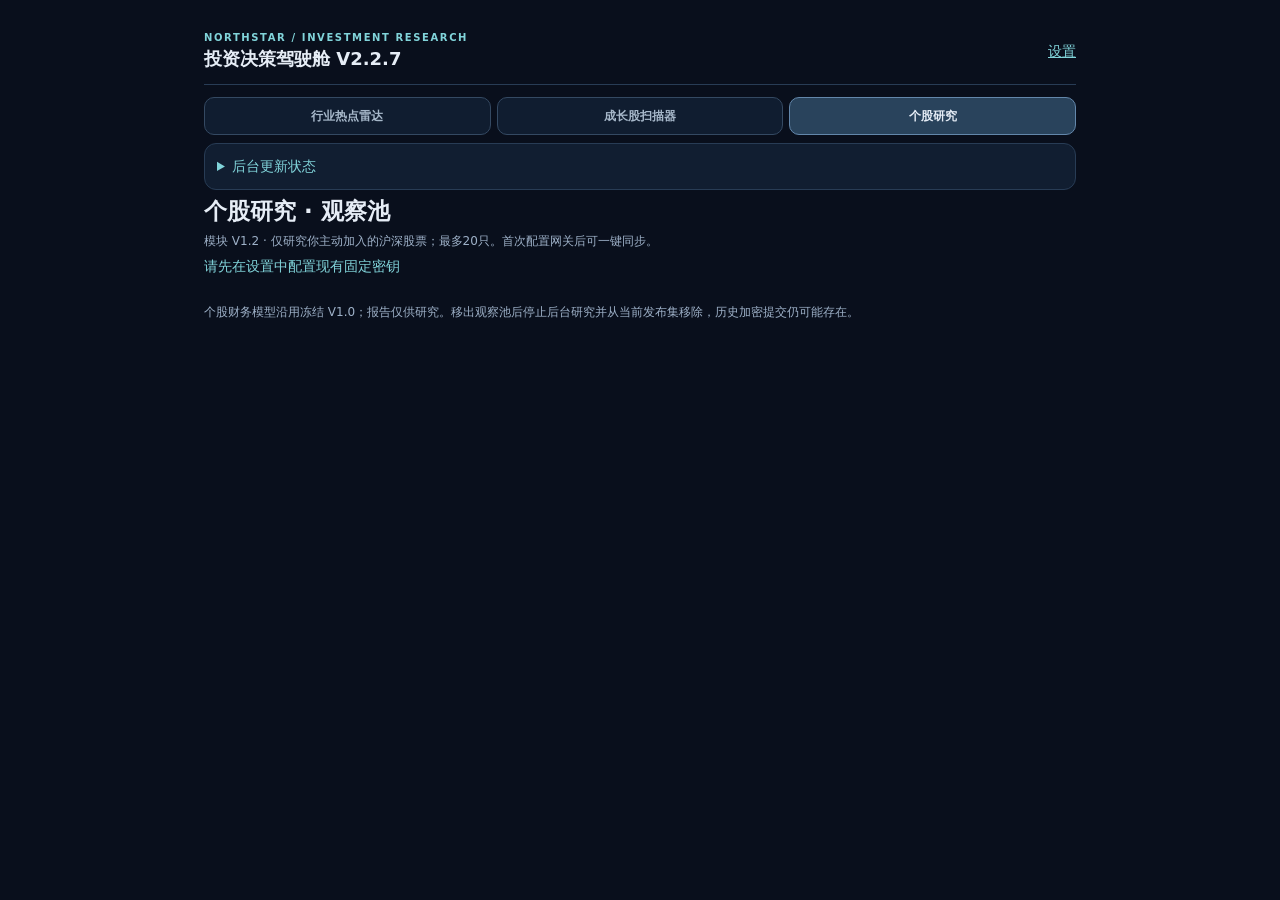
==== commit fe52bb05: "release: V2.2.7 allow authenticated snapshot fallback when GitHub metadata is denied" ====
--- a/company.html
+++ b/company.html
@@ -1,4 +1,4 @@
-<!doctype html><html lang="zh-CN"><head><meta charset="utf-8"><meta name="viewport" content="width=device-width,initial-scale=1,viewport-fit=cover"><meta name="theme-color" content="#090f1c"><meta name="apple-mobile-web-app-capable" content="yes"><link rel="manifest" href="./manifest.webmanifest"><link rel="apple-touch-icon" href="./assets/icon-192.png"><link rel="stylesheet" href="./radar-ui.css?v=2.2.6"><link rel="stylesheet" href="./company-ui.css?v=2.2.6"><meta name="northstar-app-version" content="2.2.6"><title>个股研究 · 观察池</title></head><body><header class="radar-header"><div><div class="radar-eyebrow">NORTHSTAR / INVESTMENT RESEARCH</div><strong>投资决策驾驶舱 V2.2.6</strong></div><a href="./index.html?settings=1">设置</a></header><nav class="module-nav" aria-label="研究模块"><a href="./index.html">行业热点雷达</a><a href="./growth.html">成长股扫描器</a><a href="./company.html" aria-current="page">个股研究</a></nav>
+<!doctype html><html lang="zh-CN"><head><meta charset="utf-8"><meta name="viewport" content="width=device-width,initial-scale=1,viewport-fit=cover"><meta name="theme-color" content="#090f1c"><meta name="apple-mobile-web-app-capable" content="yes"><link rel="manifest" href="./manifest.webmanifest"><link rel="apple-touch-icon" href="./assets/icon-192.png"><link rel="stylesheet" href="./radar-ui.css?v=2.2.7"><link rel="stylesheet" href="./company-ui.css?v=2.2.7"><meta name="northstar-app-version" content="2.2.7"><title>个股研究 · 观察池</title></head><body><header class="radar-header"><div><div class="radar-eyebrow">NORTHSTAR / INVESTMENT RESEARCH</div><strong>投资决策驾驶舱 V2.2.7</strong></div><a href="./index.html?settings=1">设置</a></header><nav class="module-nav" aria-label="研究模块"><a href="./index.html">行业热点雷达</a><a href="./growth.html">成长股扫描器</a><a href="./company.html" aria-current="page">个股研究</a></nav>
 <h1>个股研究 · 观察池</h1><p class="muted">模块 V1.2 · 仅研究你主动加入的沪深股票；最多20只。首次配置网关后可一键同步。</p><p id="poolStatus" class="status" role="status">读取本机固定密钥…</p>
 <section class="panel" id="poolPanel" hidden><div class="radar-row"><h2 id="poolCount">观察池</h2><button id="poolRefresh">检查后台状态</button></div><p id="poolSyncState" class="muted"></p><div id="poolRows"></div><div class="row-actions"><button id="adopt" hidden>采用后台观察池</button><button id="oneSync" disabled>一键同步观察池</button><button id="sync" disabled>手动同步（备用）</button></div><p id="poolHint" class="muted"></p><p id="syncState" class="status" role="status"></p><div class="row-actions"><button id="syncRetry" hidden>重试同一请求</button><button id="syncReset" hidden>解除等待（45分钟后）</button><a id="syncRun" hidden target="_blank" rel="noopener noreferrer">查看后台任务</a></div><details id="syncSettings"><summary>一键同步设置（首次配置）</summary><p class="muted">请输入本人部署的授权网关根网址。固定密钥与 GitHub Token 不在此输入。</p><input id="syncUrl" type="url" placeholder="https://investment-watchlist-sync.…workers.dev" autocomplete="off" spellcheck="false"><div class="row-actions"><button id="syncSave">保存网关</button><button id="syncProbe">测试连接</button></div><a href="https://github.com/winterous-bot/investment-cockpit/blob/main/worker/WATCHLIST-SYNC.md" target="_blank" rel="noopener noreferrer">首次部署说明</a></details></section>
 <section class="panel" id="searchPanel" hidden><h2>添加股票</h2><input type="search" id="stockSearch" placeholder="公司名称或股票代码" autocomplete="off"><button id="loadDirectory">载入股票名录</button><p id="directoryStatus" class="muted"></p><div id="searchRows"></div></section>
@@ -7,4 +7,4 @@
 <section class="panel" id="initPanel" hidden><h2>尚未初始化后台观察池</h2><p class="muted">确认已部署正式版后，在 GitHub Actions 运行公司研究任务，选择 bootstrap（空观察池），然后返回刷新。</p><a href="https://github.com/winterous-bot/investment-cockpit/actions/workflows/company-watchlist.yml" target="_blank" rel="noopener noreferrer">打开初始化任务</a></section>
 <main id="research" hidden><div class="row-actions"><button id="backToPool">返回观察池</button><button id="companyRefresh">检查单股报告</button></div><p id="meta" class="muted"></p><p id="companyStatus" class="status" role="status"></p><div id="content"></div></main>
 <footer class="muted">个股财务模型沿用冻结 V1.0；报告仅供研究。移出观察池后停止后台研究并从当前发布集移除，历史加密提交仍可能存在。</footer>
-<script src="./snapshot-store.js?v=2.2.6" defer></script><script src="./company-view.js?v=2.2.6" defer></script><script src="./watchlist-sync.js?v=2.2.6" defer></script><script src="./watchlist.js?v=2.2.6" defer></script><script src="./update-status.js?v=2.2.6" defer></script></body></html>+<script src="./snapshot-store.js?v=2.2.7" defer></script><script src="./company-view.js?v=2.2.7" defer></script><script src="./watchlist-sync.js?v=2.2.7" defer></script><script src="./watchlist.js?v=2.2.7" defer></script><script src="./update-status.js?v=2.2.7" defer></script></body></html>
